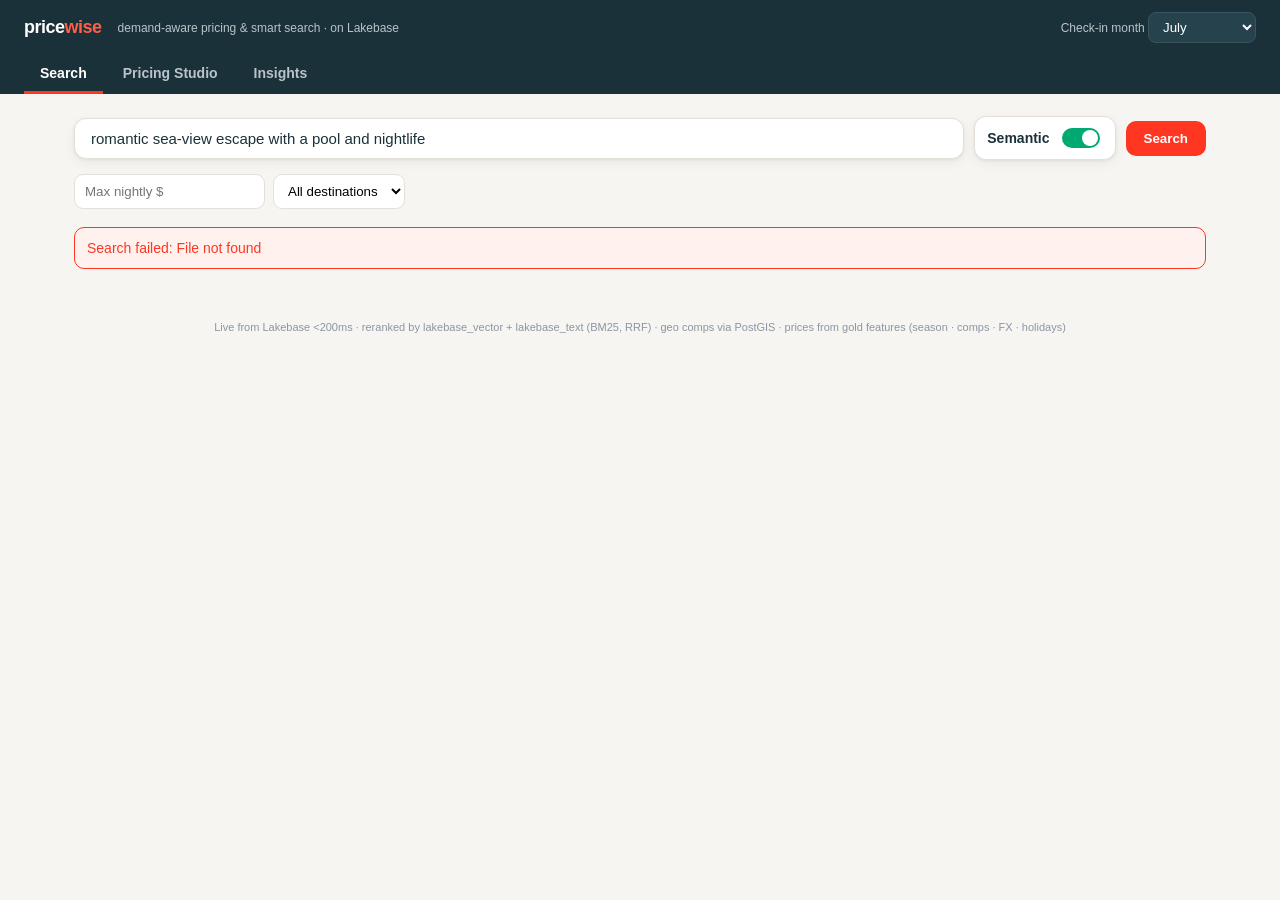
==== app/static/index.html @ 72d30083 "Phase 8: FastAPI app (db pool + hybrid search/pricing/comps queries) + multi-tab static UI + app.yam" ====
<!DOCTYPE html>
<html lang="en">
<head>
<meta charset="utf-8"/>
<meta name="viewport" content="width=device-width, initial-scale=1"/>
<title>PriceWise</title>
<link rel="stylesheet" href="styles.css"/>
</head>
<body>
  <div class="topbar">
    <div class="logo">price<span>wise</span></div>
    <div class="tagline">demand-aware pricing &amp; smart search · on Lakebase</div>
    <div class="spacer"></div>
    <label class="tagline">Check-in month
      <select id="month" class="monthsel">
        <option value="1">January</option><option value="2">February</option>
        <option value="3">March</option><option value="4">April</option>
        <option value="5">May</option><option value="6">June</option>
        <option value="7" selected>July</option><option value="8">August</option>
        <option value="9">September</option><option value="10">October</option>
        <option value="11">November</option><option value="12">December</option>
      </select>
    </label>
  </div>

  <div class="tabs">
    <div class="tab active" data-tab="search">Search</div>
    <div class="tab" data-tab="studio">Pricing Studio</div>
    <div class="tab" data-tab="insights">Insights</div>
  </div>

  <!-- SEARCH TAB -->
  <div class="wrap tabpane" id="pane-search">
    <div class="searchrow">
      <div class="searchbox">
        <input id="q" placeholder="Describe your trip — e.g. romantic sea-view escape with a pool and nightlife"
               value="romantic sea-view escape with a pool and nightlife"/>
      </div>
      <label class="toggle">Semantic <input type="checkbox" id="semantic" checked/></label>
      <button class="btn" id="go">Search</button>
    </div>
    <div class="filters">
      <input id="maxprice" type="number" placeholder="Max nightly $" min="0"/>
      <select id="dest"><option value="">All destinations</option></select>
    </div>
    <div id="searchStatus" class="muted"></div>
    <div class="grid" id="results"></div>
  </div>

  <!-- PRICING STUDIO TAB -->
  <div class="wrap tabpane hidden" id="pane-studio">
    <div id="studioEmpty" class="loading">Open a listing from Search to see its pricing studio, or
      <a href="#" id="studioRandom">load a sample Phuket villa</a>.</div>
    <div id="studioContent" class="hidden">
      <div class="panel">
        <h2 id="stTitle"></h2>
        <div class="sub muted" id="stSub"></div>
        <div class="waterfall" id="stWaterfall"></div>
        <div class="sub muted" style="margin-top:8px">Served &lt;200ms from Lakebase · price for selected month</div>
      </div>
      <div class="panel">
        <h2>Price across the year</h2>
        <div class="muted">Same listing, every month — dynamic pricing you can see.</div>
        <div class="bars" id="stCurve"></div>
      </div>
      <div class="panel">
        <h2>Comparable stays within 20 miles</h2>
        <div class="muted">Geo comps via PostGIS — how neighbors are priced.</div>
        <div id="stComps"></div>
      </div>
    </div>
  </div>

  <!-- INSIGHTS TAB -->
  <div class="wrap tabpane hidden" id="pane-insights">
    <div class="panel">
      <h2>Marketplace revenue upside</h2>
      <div class="muted">Suggested vs. flat base pricing, for the selected month.</div>
      <div class="kpi" id="marketKpi" style="margin-top:14px"></div>
    </div>
    <div class="panel">
      <h2 class="muted">Genie analytics (coming in Phase 9)</h2>
      <div class="muted">Natural-language questions over gold — revenue by destination, seasonality, most under-priced listings.</div>
    </div>
  </div>

  <div class="footer">
    Live from Lakebase &lt;200ms · reranked by lakebase_vector + lakebase_text (BM25, RRF) ·
    geo comps via PostGIS · prices from gold features (season · comps · FX · holidays)
  </div>

  <script src="app.js"></script>
</body>
</html>
---- app/static/styles.css ----
:root{
  --oat:#F7F5F1; --oat2:#EEEDE9; --navy:#1B3139; --ink:#3A4A52; --muted:#8A96A3;
  --lava:#FF3621; --lava2:#FF5F46; --green:#00A972; --blue:#2272B4; --gold:#FFAB00;
  --line:#E4E0D8; --card:#FFFFFF; --shadow:0 1px 3px rgba(27,49,57,.08),0 4px 12px rgba(27,49,57,.05);
}
*{box-sizing:border-box}
body{margin:0;background:var(--oat);color:var(--navy);
  font-family:Inter,'Segoe UI',Helvetica,Arial,sans-serif;font-size:14px}
a{color:var(--blue);text-decoration:none}
.hidden{display:none!important}

/* top bar */
.topbar{display:flex;align-items:center;gap:16px;padding:12px 24px;background:var(--navy);color:#fff}
.logo{font-weight:800;font-size:18px;letter-spacing:-.5px}
.logo span{color:var(--lava2)}
.tagline{color:#B9C4CA;font-size:12px}
.spacer{flex:1}
.monthsel{background:#26424c;color:#fff;border:1px solid #3a5560;border-radius:8px;padding:6px 10px}

/* tabs */
.tabs{display:flex;gap:4px;padding:0 24px;background:var(--navy)}
.tab{padding:10px 16px;color:#B9C4CA;cursor:pointer;border-bottom:3px solid transparent;font-weight:600}
.tab.active{color:#fff;border-bottom-color:var(--lava)}
.tab:hover{color:#fff}

.wrap{max-width:1180px;margin:0 auto;padding:22px 24px}

/* search bar */
.searchrow{display:flex;gap:10px;align-items:center;margin-bottom:14px}
.searchbox{flex:1;display:flex;align-items:center;background:var(--card);border:1px solid var(--line);
  border-radius:12px;padding:10px 14px;box-shadow:var(--shadow)}
.searchbox input{flex:1;border:0;outline:0;font-size:15px;color:var(--navy);background:transparent}
.btn{background:var(--lava);color:#fff;border:0;border-radius:10px;padding:10px 18px;font-weight:700;cursor:pointer}
.btn:hover{background:var(--lava2)}
.btn.ghost{background:var(--oat2);color:var(--ink)}
.toggle{display:flex;align-items:center;gap:8px;background:var(--card);border:1px solid var(--line);
  border-radius:12px;padding:8px 12px;box-shadow:var(--shadow);font-weight:600}
.toggle input{width:38px;height:20px;appearance:none;background:#cdd5da;border-radius:20px;position:relative;cursor:pointer;transition:.2s}
.toggle input:checked{background:var(--green)}
.toggle input::after{content:"";position:absolute;top:2px;left:2px;width:16px;height:16px;background:#fff;border-radius:50%;transition:.2s}
.toggle input:checked::after{left:20px}

.filters{display:flex;gap:8px;flex-wrap:wrap;margin-bottom:18px}
.filters input,.filters select{border:1px solid var(--line);border-radius:9px;padding:8px 10px;background:var(--card)}

/* result cards */
.grid{display:grid;grid-template-columns:repeat(auto-fill,minmax(300px,1fr));gap:16px}
.card{background:var(--card);border:1px solid var(--line);border-radius:14px;padding:16px;box-shadow:var(--shadow);cursor:pointer;transition:.15s}
.card:hover{transform:translateY(-2px);box-shadow:0 6px 20px rgba(27,49,57,.12)}
.card.semantic{border-color:var(--lava);box-shadow:0 0 0 1px var(--lava) inset,var(--shadow)}
.card .title{font-weight:700;font-size:15px}
.card .sub{color:var(--muted);font-size:12px;margin-top:2px}
.pricepill{display:inline-flex;align-items:baseline;gap:6px;margin-top:12px;background:var(--navy);color:#fff;border-radius:10px;padding:8px 12px}
.pricepill b{font-size:18px}
.pricepill .up{color:var(--gold);font-size:12px;font-weight:700}
.tag{display:inline-block;font-size:10px;font-weight:800;padding:3px 8px;border-radius:20px;margin-top:10px}
.tag.both{background:#e5f6ef;color:var(--green)}
.tag.vec{background:#fff1ee;color:var(--lava)}
.tag.kw{background:#eaf1f6;color:var(--blue)}
.why{margin-top:10px;font-size:12px;color:var(--ink);border-top:1px dashed var(--line);padding-top:8px}

/* detail / studio */
.panel{background:var(--card);border:1px solid var(--line);border-radius:14px;padding:20px;box-shadow:var(--shadow);margin-bottom:16px}
.panel h2{margin:0 0 4px;font-size:18px}
.waterfall{display:flex;flex-direction:column;gap:6px;margin-top:12px}
.wf{display:flex;justify-content:space-between;padding:8px 12px;border-radius:8px;background:var(--oat)}
.wf.total{background:var(--navy);color:#fff;font-weight:700}
.wf .pos{color:var(--green);font-weight:700}
.bars{display:flex;align-items:flex-end;gap:6px;height:160px;margin-top:14px}
.bar{flex:1;background:var(--blue);border-radius:6px 6px 0 0;position:relative;min-height:4px}
.bar.peak{background:var(--lava)}
.bar span{position:absolute;bottom:-18px;left:0;right:0;text-align:center;font-size:10px;color:var(--muted)}
.comprow{display:flex;justify-content:space-between;padding:8px 0;border-bottom:1px solid var(--line)}
.muted{color:var(--muted)}
.loading{color:var(--muted);padding:30px;text-align:center}
.err{background:#fff1ee;color:var(--lava);border:1px solid var(--lava);border-radius:10px;padding:12px;margin:10px 0}
.kpi{display:flex;gap:20px;flex-wrap:wrap}
.kpi .box{background:var(--card);border:1px solid var(--line);border-radius:12px;padding:14px 18px;box-shadow:var(--shadow)}
.kpi .box b{display:block;font-size:24px;color:var(--lava)}
.footer{color:var(--muted);font-size:11px;text-align:center;padding:20px}
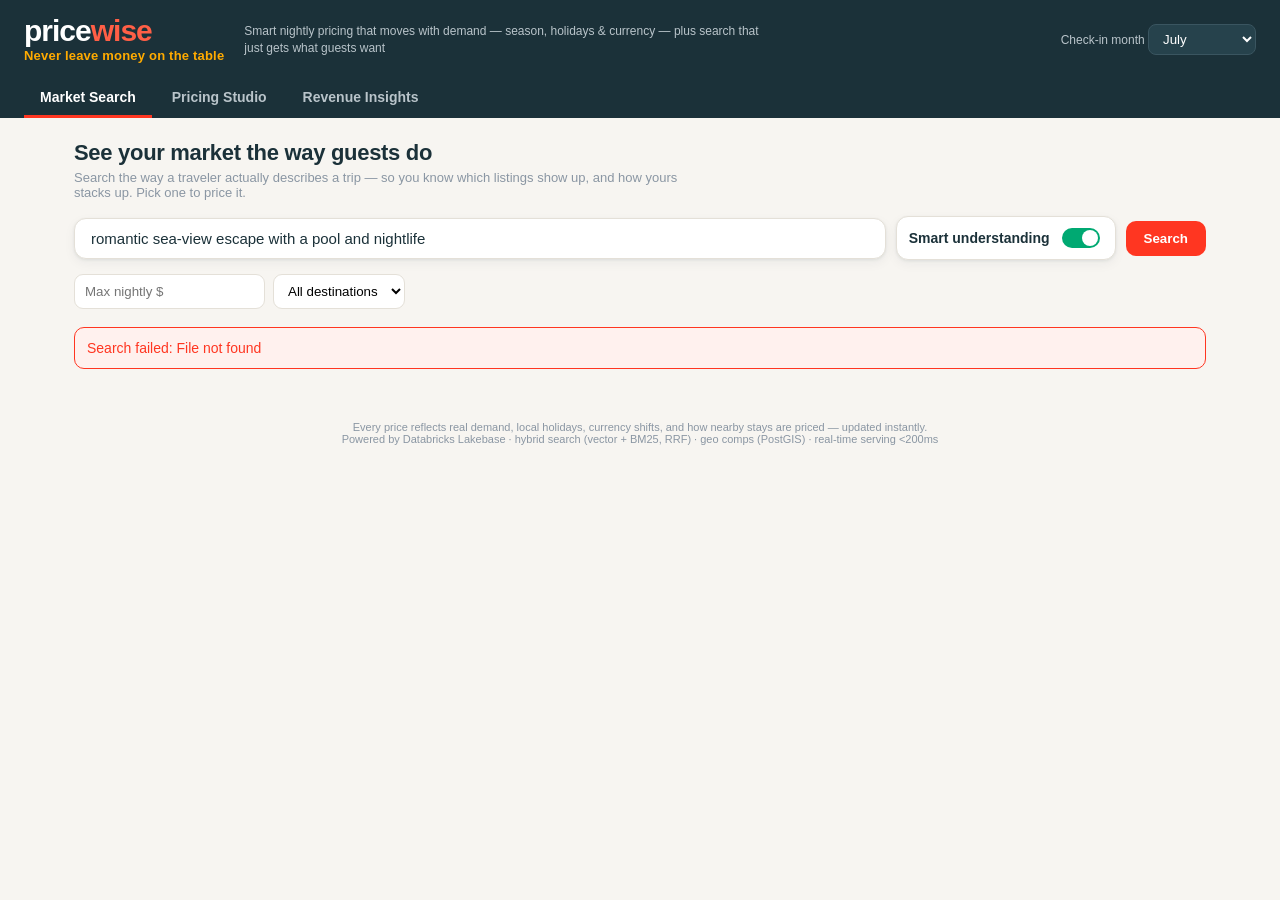
==== commit 550b6acd: "Fix comps query (CROSS JOIN so LEFT JOIN sees p); business-friendly copy (host-first, plain-English " ====
--- a/app/static/index.html
+++ b/app/static/index.html
@@ -8,8 +8,11 @@
 </head>
 <body>
   <div class="topbar">
-    <div class="logo">price<span>wise</span></div>
-    <div class="tagline">demand-aware pricing &amp; smart search · on Lakebase</div>
+    <div class="brand">
+      <div class="logo">price<span>wise</span></div>
+      <div class="pitch">Never leave money on the table</div>
+    </div>
+    <div class="tagline sub2">Smart nightly pricing that moves with demand — season, holidays &amp; currency — plus search that just gets what guests want</div>
     <div class="spacer"></div>
     <label class="tagline">Check-in month
       <select id="month" class="monthsel">
@@ -24,19 +27,23 @@
   </div>
 
   <div class="tabs">
-    <div class="tab active" data-tab="search">Search</div>
+    <div class="tab active" data-tab="search">Market Search</div>
     <div class="tab" data-tab="studio">Pricing Studio</div>
-    <div class="tab" data-tab="insights">Insights</div>
+    <div class="tab" data-tab="insights">Revenue Insights</div>
   </div>
 
   <!-- SEARCH TAB -->
   <div class="wrap tabpane" id="pane-search">
+    <div class="panetitle">
+      <h1>See your market the way guests do</h1>
+      <p>Search the way a traveler actually describes a trip — so you know which listings show up, and how yours stacks up. Pick one to price it.</p>
+    </div>
     <div class="searchrow">
       <div class="searchbox">
         <input id="q" placeholder="Describe your trip — e.g. romantic sea-view escape with a pool and nightlife"
                value="romantic sea-view escape with a pool and nightlife"/>
       </div>
-      <label class="toggle">Semantic <input type="checkbox" id="semantic" checked/></label>
+      <label class="toggle" title="Understands what guests mean, not just exact words">Smart understanding <input type="checkbox" id="semantic" checked/></label>
       <button class="btn" id="go">Search</button>
     </div>
     <div class="filters">
@@ -73,20 +80,24 @@
 
   <!-- INSIGHTS TAB -->
   <div class="wrap tabpane hidden" id="pane-insights">
+    <div class="panetitle">
+      <h1>The revenue you could be capturing</h1>
+      <p>How much more you'd earn by pricing for demand instead of a flat rate — for the selected month.</p>
+    </div>
     <div class="panel">
-      <h2>Marketplace revenue upside</h2>
-      <div class="muted">Suggested vs. flat base pricing, for the selected month.</div>
+      <h2>Extra revenue on the table</h2>
+      <div class="muted">Demand-aware price vs. a flat base rate, across every listing.</div>
       <div class="kpi" id="marketKpi" style="margin-top:14px"></div>
     </div>
     <div class="panel">
-      <h2 class="muted">Genie analytics (coming in Phase 9)</h2>
-      <div class="muted">Natural-language questions over gold — revenue by destination, seasonality, most under-priced listings.</div>
+      <h2 class="muted">Ask anything about your market (coming soon)</h2>
+      <div class="muted">Plain-English questions like "which of my listings are most under-priced?" or "revenue by destination last quarter."</div>
     </div>
   </div>
 
   <div class="footer">
-    Live from Lakebase &lt;200ms · reranked by lakebase_vector + lakebase_text (BM25, RRF) ·
-    geo comps via PostGIS · prices from gold features (season · comps · FX · holidays)
+    <div class="footer-biz">Every price reflects real demand, local holidays, currency shifts, and how nearby stays are priced — updated instantly.</div>
+    <div class="footer-tech">Powered by Databricks Lakebase · hybrid search (vector + BM25, RRF) · geo comps (PostGIS) · real-time serving &lt;200ms</div>
   </div>
 
   <script src="app.js"></script>
--- a/app/static/styles.css
+++ b/app/static/styles.css
@@ -10,10 +10,13 @@
 .hidden{display:none!important}
 
 /* top bar */
-.topbar{display:flex;align-items:center;gap:16px;padding:12px 24px;background:var(--navy);color:#fff}
-.logo{font-weight:800;font-size:18px;letter-spacing:-.5px}
+.topbar{display:flex;align-items:center;gap:20px;padding:16px 24px;background:var(--navy);color:#fff}
+.brand{display:flex;flex-direction:column;gap:2px}
+.logo{font-weight:800;font-size:30px;letter-spacing:-1px;line-height:1}
 .logo span{color:var(--lava2)}
+.pitch{font-weight:700;font-size:13px;color:var(--gold);letter-spacing:.2px}
 .tagline{color:#B9C4CA;font-size:12px}
+.sub2{max-width:520px;line-height:1.4}
 .spacer{flex:1}
 .monthsel{background:#26424c;color:#fff;border:1px solid #3a5560;border-radius:8px;padding:6px 10px}
 
@@ -24,6 +27,9 @@
 .tab:hover{color:#fff}
 
 .wrap{max-width:1180px;margin:0 auto;padding:22px 24px}
+.panetitle{margin-bottom:16px}
+.panetitle h1{font-size:22px;margin:0 0 4px;letter-spacing:-.3px}
+.panetitle p{margin:0;color:var(--muted);font-size:13px;max-width:640px}
 
 /* search bar */
 .searchrow{display:flex;gap:10px;align-items:center;margin-bottom:14px}
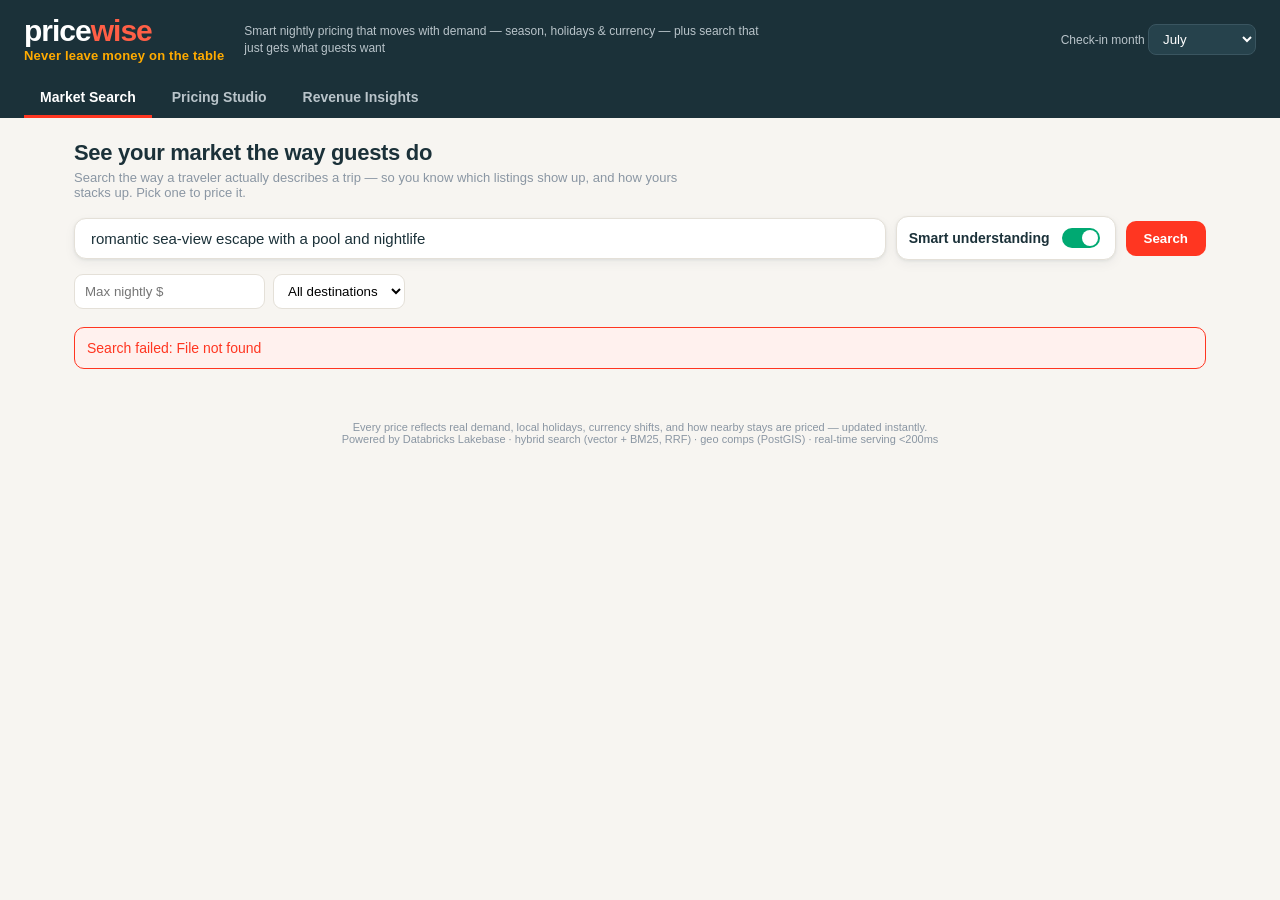
==== commit 6fd13aea: "Pricing Studio: month change now refreshes studio/insights; show listing description + amenities" ====
--- a/app/static/index.html
+++ b/app/static/index.html
@@ -62,6 +62,7 @@
       <div class="panel">
         <h2 id="stTitle"></h2>
         <div class="sub muted" id="stSub"></div>
+        <div id="stDescription" class="listing-desc"></div>
         <div class="waterfall" id="stWaterfall"></div>
         <div class="sub muted" style="margin-top:8px">Served &lt;200ms from Lakebase · price for selected month</div>
       </div>
--- a/app/static/styles.css
+++ b/app/static/styles.css
@@ -27,6 +27,10 @@
 .tab:hover{color:#fff}
 
 .wrap{max-width:1180px;margin:0 auto;padding:22px 24px}
+.listing-desc{margin:12px 0;padding:12px 14px;background:var(--oat);border-radius:10px}
+.listing-desc .desc{font-size:13px;color:var(--ink);line-height:1.5}
+.listing-desc .amen{margin-top:8px;display:flex;gap:6px;flex-wrap:wrap}
+.listing-desc .pill2{font-size:11px;background:#fff;border:1px solid var(--line);border-radius:20px;padding:3px 10px;color:var(--ink)}
 .panetitle{margin-bottom:16px}
 .panetitle h1{font-size:22px;margin:0 0 4px;letter-spacing:-.3px}
 .panetitle p{margin:0;color:var(--muted);font-size:13px;max-width:640px}
@@ -55,7 +59,18 @@
 .card:hover{transform:translateY(-2px);box-shadow:0 6px 20px rgba(27,49,57,.12)}
 .card.semantic{border-color:var(--lava);box-shadow:0 0 0 1px var(--lava) inset,var(--shadow)}
 .card .title{font-weight:700;font-size:15px}
+.card .title .pid{color:var(--muted);font-weight:600;font-size:11px}
 .card .sub{color:var(--muted);font-size:12px;margin-top:2px}
+
+/* legend + status */
+.statusline{color:var(--ink);font-size:13px;font-weight:600;margin-bottom:10px}
+.legend{display:flex;flex-direction:column;gap:8px;margin-bottom:18px;font-size:12px;color:var(--muted)}
+.legend .lg{display:flex;align-items:center;gap:10px}
+.legend .chip{flex:0 0 auto}
+.chip{display:inline-block;font-size:10px;font-weight:800;padding:4px 10px;border-radius:20px;white-space:nowrap}
+.chip.both{background:#e5f6ef;color:var(--green)}
+.chip.vec{background:#fff1ee;color:var(--lava)}
+.chip.kw{background:#eaf1f6;color:var(--blue)}
 .pricepill{display:inline-flex;align-items:baseline;gap:6px;margin-top:12px;background:var(--navy);color:#fff;border-radius:10px;padding:8px 12px}
 .pricepill b{font-size:18px}
 .pricepill .up{color:var(--gold);font-size:12px;font-weight:700}
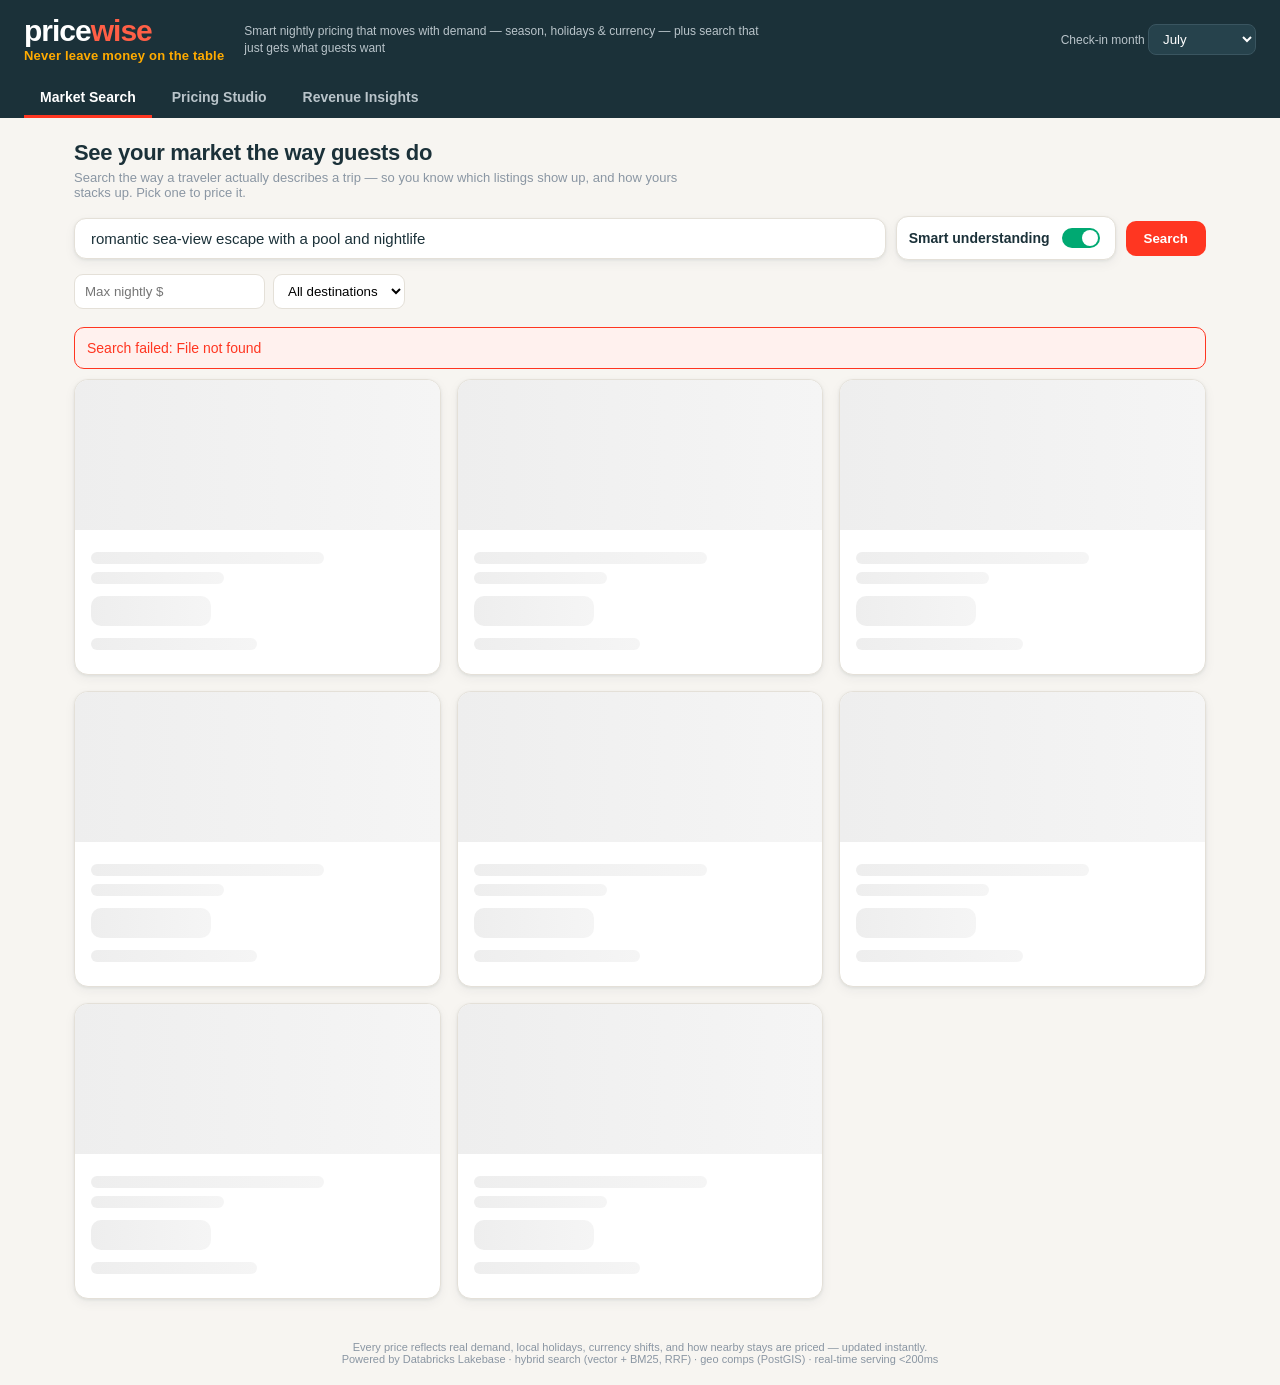
==== commit 5a905840: "Embed Genie in Revenue Insights tab (iframe + Open-in-Genie fallback); /api/config serves GENIE_SPAC" ====
--- a/app/static/index.html
+++ b/app/static/index.html
@@ -64,7 +64,17 @@
         <div class="sub muted" id="stSub"></div>
         <div id="stDescription" class="listing-desc"></div>
         <div class="waterfall" id="stWaterfall"></div>
-        <div class="sub muted" style="margin-top:8px">Served &lt;200ms from Lakebase · price for selected month</div>
+        <div id="stImpact" class="impact"></div>
+        <div class="actionrow">
+          <button class="btn" id="acceptBtn">Accept suggested price</button>
+          <div class="override">
+            <span class="muted">or set your own</span>
+            <input id="overridePrice" type="number" min="0" placeholder="$"/>
+            <button class="btn ghost" id="overrideBtn">Apply</button>
+          </div>
+        </div>
+        <div id="stApplied" class="applied"></div>
+        <div class="sub muted" style="margin-top:8px">Served &lt;200ms from Lakebase · price for selected month · your decision is saved to Lakebase</div>
       </div>
       <div class="panel">
         <h2>Price across the year</h2>
@@ -91,8 +101,19 @@
       <div class="kpi" id="marketKpi" style="margin-top:14px"></div>
     </div>
     <div class="panel">
-      <h2 class="muted">Ask anything about your market (coming soon)</h2>
-      <div class="muted">Plain-English questions like "which of my listings are most under-priced?" or "revenue by destination last quarter."</div>
+      <div class="genie-head">
+        <h2>Ask anything about your market</h2>
+        <a id="genieOpen" class="btn ghost" href="#" target="_blank" rel="noopener">Open in Genie ↗</a>
+      </div>
+      <div class="muted" style="margin-bottom:10px">Plain-English questions like "which of my listings are most under-priced?" or "what's our price-acceptance rate?" — powered by Databricks Genie over the gold tables.</div>
+      <div id="genieWrap">
+        <div id="genieHint" class="muted">Connecting to your Genie space…</div>
+        <iframe id="genieFrame" title="PriceWise Analytics (Genie)" style="display:none"></iframe>
+        <div id="genieFallback" class="genie-fallback" style="display:none">
+          <p>The Genie space can't be embedded here (your workspace blocks embedding, or no space is configured yet).</p>
+          <a id="genieOpen2" class="btn" href="#" target="_blank" rel="noopener">Open PriceWise Analytics in Genie ↗</a>
+        </div>
+      </div>
     </div>
   </div>
 
--- a/app/static/styles.css
+++ b/app/static/styles.css
@@ -27,6 +27,13 @@
 .tab:hover{color:#fff}
 
 .wrap{max-width:1180px;margin:0 auto;padding:22px 24px}
+.impact{margin-top:12px;padding:10px 14px;background:#e5f6ef;border-radius:10px;font-size:13px;color:var(--ink)}
+.impact .impact-num{font-weight:800;font-size:16px;color:var(--green)}
+.actionrow{display:flex;align-items:center;gap:16px;margin-top:14px;flex-wrap:wrap}
+.actionrow .override{display:flex;align-items:center;gap:8px}
+.actionrow .override input{width:110px;border:1px solid var(--line);border-radius:9px;padding:8px 10px}
+.applied{margin-top:10px;font-size:13px;color:var(--green);font-weight:600;min-height:18px}
+.applied .err{color:var(--lava)}
 .listing-desc{margin:12px 0;padding:12px 14px;background:var(--oat);border-radius:10px}
 .listing-desc .desc{font-size:13px;color:var(--ink);line-height:1.5}
 .listing-desc .amen{margin-top:8px;display:flex;gap:6px;flex-wrap:wrap}
@@ -55,9 +62,16 @@
 
 /* result cards */
 .grid{display:grid;grid-template-columns:repeat(auto-fill,minmax(300px,1fr));gap:16px}
-.card{background:var(--card);border:1px solid var(--line);border-radius:14px;padding:16px;box-shadow:var(--shadow);cursor:pointer;transition:.15s}
+.card{background:var(--card);border:1px solid var(--line);border-radius:14px;overflow:hidden;box-shadow:var(--shadow);cursor:pointer;transition:.15s}
 .card:hover{transform:translateY(-2px);box-shadow:0 6px 20px rgba(27,49,57,.12)}
 .card.semantic{border-color:var(--lava);box-shadow:0 0 0 1px var(--lava) inset,var(--shadow)}
+.cardbody{padding:14px 16px 16px}
+/* card image (gradient fallback under a lazy photo) */
+.cardimg{position:relative;height:150px;background-size:cover;background-position:center}
+.cardimg img{width:100%;height:100%;object-fit:cover;opacity:0;transition:opacity .4s;display:block}
+.cardimg img.loaded{opacity:1}
+.typebadge{position:absolute;bottom:8px;left:8px;background:rgba(27,49,57,.78);color:#fff;font-size:10px;font-weight:700;padding:3px 8px;border-radius:20px}
+.cornertag{position:absolute;top:8px;right:8px;background:var(--lava);color:#fff;font-size:10px;font-weight:800;padding:3px 8px;border-radius:20px}
 .card .title{font-weight:700;font-size:15px}
 .card .title .pid{color:var(--muted);font-weight:600;font-size:11px}
 .card .sub{color:var(--muted);font-size:12px;margin-top:2px}
@@ -99,3 +113,25 @@
 .kpi .box{background:var(--card);border:1px solid var(--line);border-radius:12px;padding:14px 18px;box-shadow:var(--shadow)}
 .kpi .box b{display:block;font-size:24px;color:var(--lava)}
 .footer{color:var(--muted);font-size:11px;text-align:center;padding:20px}
+
+/* loading skeletons */
+.card.skel{cursor:default;pointer-events:none}
+.cardimg.sk{background:linear-gradient(90deg,#eee,#f5f5f5,#eee);background-size:200% 100%;animation:shimmer 1.3s infinite}
+.sk-line{height:12px;border-radius:6px;margin:8px 0;background:linear-gradient(90deg,#eee,#f5f5f5,#eee);background-size:200% 100%;animation:shimmer 1.3s infinite}
+.sk-line.w70{width:70%}.sk-line.w40{width:40%}.sk-line.w50{width:50%}
+.sk-pill{height:30px;width:120px;border-radius:10px;margin:12px 0;background:linear-gradient(90deg,#eee,#f5f5f5,#eee);background-size:200% 100%;animation:shimmer 1.3s infinite}
+@keyframes shimmer{0%{background-position:200% 0}100%{background-position:-200% 0}}
+@media (prefers-reduced-motion: reduce){.cardimg.sk,.sk-line,.sk-pill{animation:none}}
+
+/* studio hero image */
+.studiohero{height:160px;border-radius:10px;overflow:hidden;margin-bottom:12px;background-size:cover;background-position:center}
+.studiohero img{width:100%;height:100%;object-fit:cover;opacity:0;transition:opacity .4s}
+.studiohero img.loaded{opacity:1}
+
+/* Genie embed (Revenue Insights) */
+.genie-head{display:flex;align-items:center;justify-content:space-between;gap:12px}
+.genie-head h2{margin:0}
+#genieWrap{margin-top:12px}
+#genieFrame{width:100%;height:600px;border:1px solid var(--line);border-radius:12px;background:#fff}
+.genie-fallback{background:var(--oat);border:1px dashed var(--line);border-radius:12px;padding:20px;text-align:center}
+.genie-fallback p{color:var(--ink);margin:0 0 12px}
